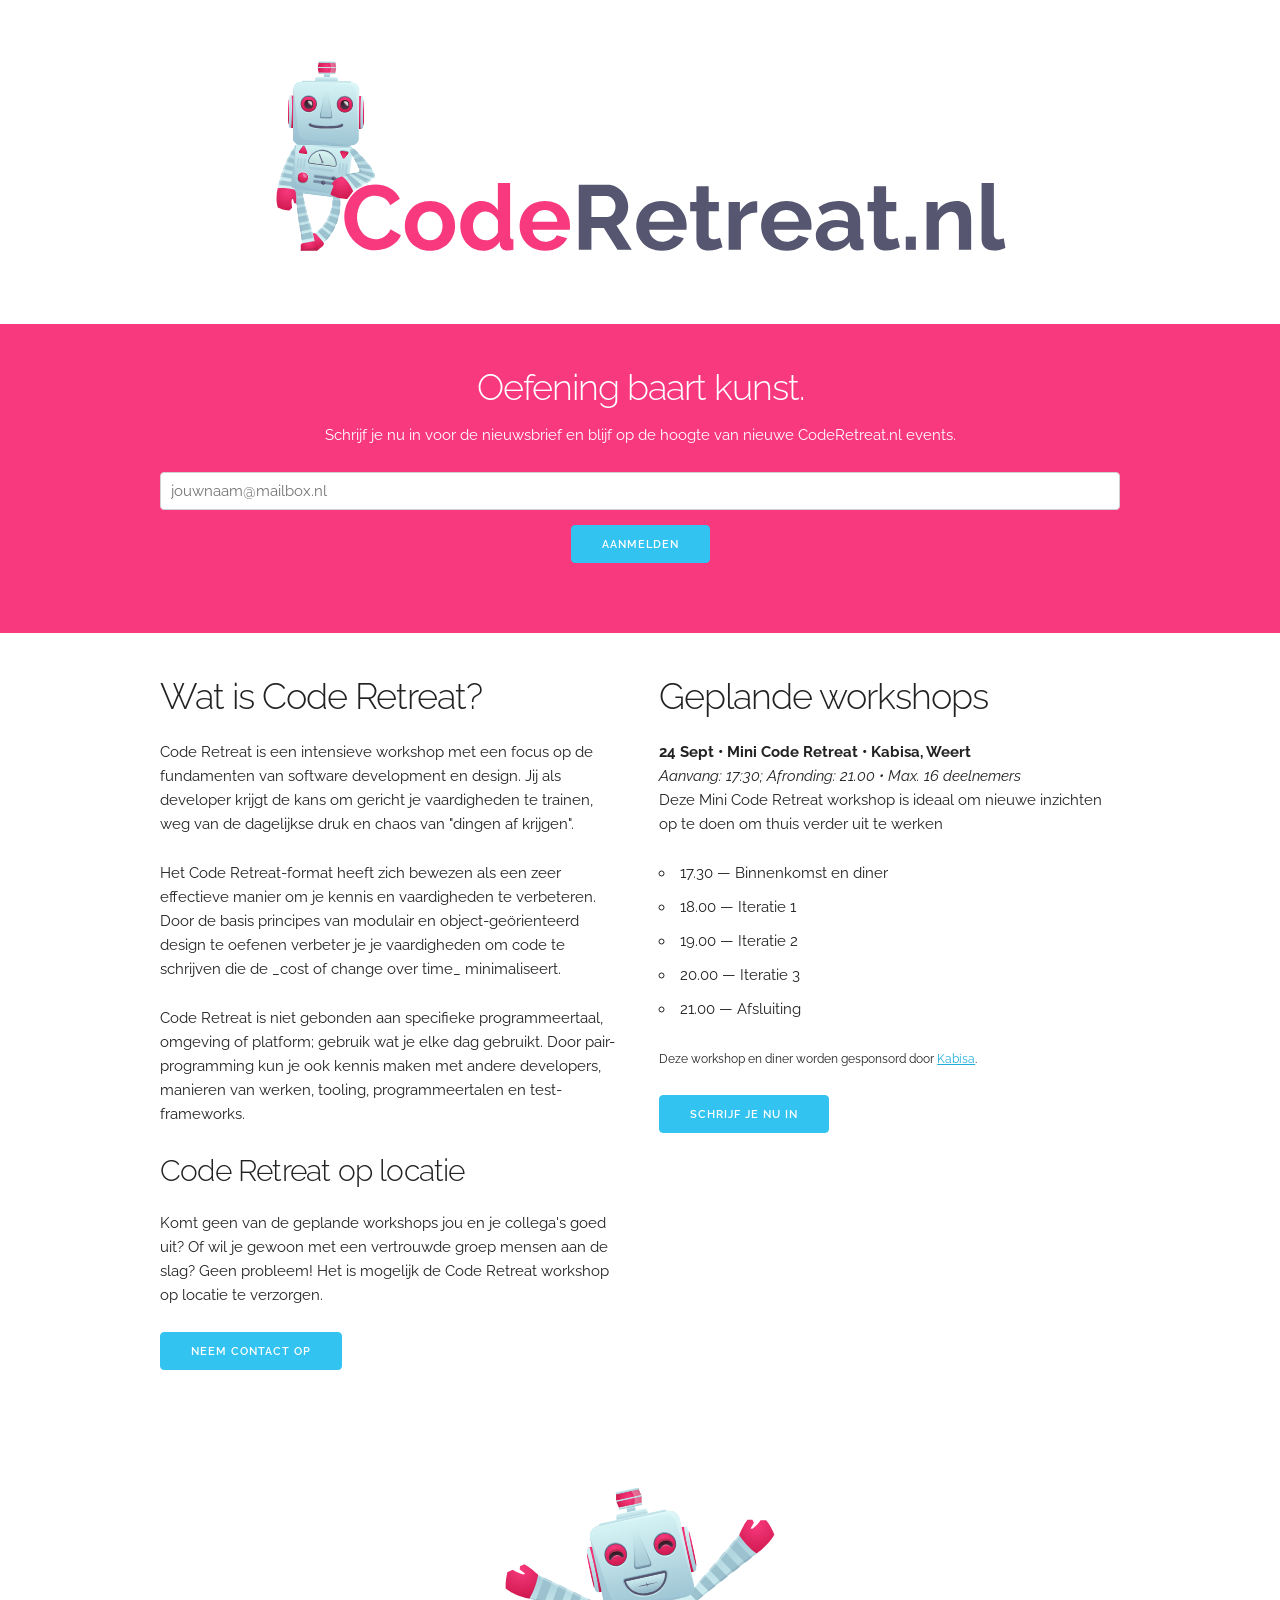
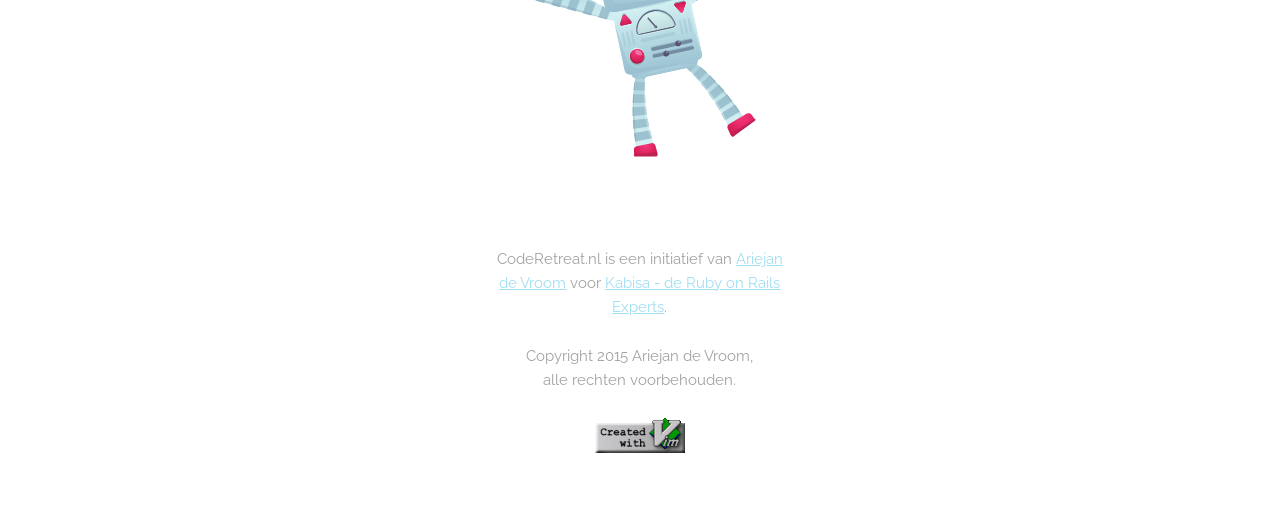
==== index.html @ 8d475b95 "Add icons" ====
<!doctype html>
<html class="no-js" lang="nl">

<head>
  <meta charset="utf-8">
  <meta http-equiv="x-ua-compatible" content="ie=edge">
  <title>Code Retreat Nederland</title>
  <meta name="description" content="Code Retreat is een intensieve workshop met een focus op de fundamenten van software development en design.">
  <meta name="keywords" content="Code Retreat is een intensieve workshop met een focus op de fundamenten van software development en design.">

  <meta name="viewport" content="width=device-width, initial-scale=1">

  <link rel="apple-touch-icon" sizes="57x57" href="/apple-icon-57x57.png">
  <link rel="apple-touch-icon" sizes="60x60" href="/apple-icon-60x60.png">
  <link rel="apple-touch-icon" sizes="72x72" href="/apple-icon-72x72.png">
  <link rel="apple-touch-icon" sizes="76x76" href="/apple-icon-76x76.png">
  <link rel="apple-touch-icon" sizes="114x114" href="/apple-icon-114x114.png">
  <link rel="apple-touch-icon" sizes="120x120" href="/apple-icon-120x120.png">
  <link rel="apple-touch-icon" sizes="144x144" href="/apple-icon-144x144.png">
  <link rel="apple-touch-icon" sizes="152x152" href="/apple-icon-152x152.png">
  <link rel="apple-touch-icon" sizes="180x180" href="/apple-icon-180x180.png">
  <link rel="icon" type="image/png" sizes="192x192"  href="/android-icon-192x192.png">
  <link rel="icon" type="image/png" sizes="32x32" href="/favicon-32x32.png">
  <link rel="icon" type="image/png" sizes="96x96" href="/favicon-96x96.png">
  <link rel="icon" type="image/png" sizes="16x16" href="/favicon-16x16.png">
  <link rel="manifest" href="/manifest.json">
  <meta name="msapplication-TileColor" content="#ffffff">
  <meta name="msapplication-TileImage" content="/ms-icon-144x144.png">
  <meta name="theme-color" content="#ffffff">

  <link rel="stylesheet" href="css/normalize.css">
  <link rel="stylesheet" href="css/skeleton.css">
  <link rel="stylesheet" href="css/main.css">
  <script src="js/vendor/modernizr-2.8.3.min.js"></script>
</head>

<body>
  <!--[if lt IE 8]>
            <p class="browserupgrade">You are using an <strong>outdated</strong> browser. Please <a href="http://browsehappy.com/">upgrade your browser</a> to improve your experience.</p>
        <![endif]-->
  <div class="section header">
    <div class="container">
      <div class="row">
        <div class="twelve columns">
          <img title="CodeRetreat.nl - Oefening baart kunst" alt="CodeRetreat.nl" src="/img/code-retreat.svg" />
        </div>
      </div>
    </div>
  </div>

  <div class="section inverted">
    <div class="container">
      <h3 class="section-heading">Oefening baart kunst.</h3>
      <div class="row">
        <div class="twelve columns">
          <p>Schrijf je nu in voor de nieuwsbrief en blijf op de hoogte van nieuwe CodeRetreat.nl events.</p>
          <form action="http://newsletter.kabisa.nl/t/r/s/dyttwy/" method="post" id="subForm">
            <input class="u-full-width" type="email" placeholder="jouwnaam@mailbox.nl" name="cm-dyttwy-dyttwy" required id="fieldEmail">
            <input class="button-primary" type="submit" value="Aanmelden">
          </form>
        </div>
      </div>
    </div>
  </div>

  <div class="section">
    <div class="container">
      <div class="row">
        <div class="six columns text">
          <h3>Wat is Code Retreat?</h3>
          <p>
            Code Retreat is een intensieve workshop met een focus op de fundamenten van software development en design. Jij als developer krijgt de kans om gericht je vaardigheden te trainen, weg van de dagelijkse druk en chaos van "dingen af krijgen".
          </p>
          <p>
            Het Code Retreat-format heeft zich bewezen als een zeer effectieve manier om je kennis en vaardigheden te verbeteren. Door de basis principes van modulair en object-geörienteerd design te oefenen verbeter je je vaardigheden om code te schrijven die de
            _cost of change over time_ minimaliseert.
          </p>
          <p>
            Code Retreat is niet gebonden aan specifieke programmeertaal, omgeving of platform; gebruik wat je elke dag gebruikt. Door pair-programming kun je ook kennis maken met andere developers, manieren van werken, tooling, programmeertalen en test-frameworks.
          </p>

          <h4>Code Retreat op locatie</h4>
          <p>
            Komt geen van de geplande workshops jou en je collega's goed uit? Of wil je gewoon met een vertrouwde groep mensen aan de slag? Geen probleem! Het is mogelijk de Code Retreat workshop op locatie te verzorgen.
          </p>
          <p>
            <a class="button button-primary" href="mail:ariejan@coderetreat.nl">Neem contact op</a>
          </p>
        </div>

        <div class="six columns text">
          <h3>Geplande workshops</h3>

          <p>
            <strong>24 Sept • Mini Code Retreat • Kabisa, Weert</strong>
            <br/>
            <em>Aanvang: 17:30; Afronding: 21.00 • Max. 16 deelnemers</em>
            <br/>Deze Mini Code Retreat workshop is ideaal om nieuwe
            inzichten op te doen om thuis verder uit te werken
          </p>
            <ul>
              <li>17.30 — Binnenkomst en diner</li>
              <li>18.00 — Iteratie 1</li>
              <li>19.00 — Iteratie 2</li>
              <li>20.00 — Iteratie 3</li>
              <li>21.00 — Afsluiting</li>
            </ul>
            <p><small>
            Deze workshop en diner worden gesponsord door <a href="http://kabisa.nl">Kabisa</a>.</small>
          </p>
          <p>
            <a class="button button-primary" href="http://goo.gl/forms/d4HanBtYvs">Schrijf je nu in</a></li>
          </p>

        </div>
      </div>
    </div>
  </div>

  <div class="section">
    <div class="container">
      <div class="row">
        <div class="four offset-by-four columns">
          <img title="CodeRetreat.nl - Robot Hug" alt="Robot Hug" src="/img/crbot-hug.svg" />
        </div>
      </div>
    </div>
  </div>

  <div class="section footer">
    <div class="container">
      <div class="row">
        <div class="four offset-by-four columns">
          <p>
            CodeRetreat.nl is een initiatief van <a href="https://ariejan.net">Ariejan de Vroom</a> voor <a href="http://kabisa.nl">Kabisa - de Ruby on Rails Experts</a>.
          </p>
          <p>
            Copyright 2015 Ariejan de Vroom,
            <br/>
            alle rechten voorbehouden.
          </p>
          <p>
            <img src="/img/vim.png" alt="Made with Vim"/>
          </p>
        </div>
      </div>
    </div>
  </div>

  <!-- Google Analytics. -->
  <script>
    (function(b, o, i, l, e, r) {
      b.GoogleAnalyticsObject = l;
      b[l] || (b[l] =
        function() {
          (b[l].q = b[l].q || []).push(arguments)
        });
      b[l].l = +new Date;
      e = o.createElement(i);
      r = o.getElementsByTagName(i)[0];
      e.src = 'https://www.google-analytics.com/analytics.js';
      r.parentNode.insertBefore(e, r)
    }(window, document, 'script', 'ga'));
    ga('create', 'UA-60089-45', 'auto');
    ga('send', 'pageview');
  </script>
</body>

</html>
---- css/skeleton.css ----
/*
* Skeleton V2.0.4
* Copyright 2014, Dave Gamache
* www.getskeleton.com
* Free to use under the MIT license.
* http://www.opensource.org/licenses/mit-license.php
* 12/29/2014
*/


/* Table of contents
––––––––––––––––––––––––––––––––––––––––––––––––––
- Grid
- Base Styles
- Typography
- Links
- Buttons
- Forms
- Lists
- Code
- Tables
- Spacing
- Utilities
- Clearing
- Media Queries
*/


/* Grid
–––––––––––––––––––––––––––––––––––––––––––––––––– */
.container {
  position: relative;
  width: 100%;
  max-width: 960px;
  margin: 0 auto;
  padding: 0 20px;
  box-sizing: border-box; }
.column,
.columns {
  width: 100%;
  float: left;
  box-sizing: border-box; }

/* For devices larger than 400px */
@media (min-width: 400px) {
  .container {
    width: 85%;
    padding: 0; }
}

/* For devices larger than 550px */
@media (min-width: 550px) {
  .container {
    width: 80%; }
  .column,
  .columns {
    margin-left: 4%; }
  .column:first-child,
  .columns:first-child {
    margin-left: 0; }

  .one.column,
  .one.columns                    { width: 4.66666666667%; }
  .two.columns                    { width: 13.3333333333%; }
  .three.columns                  { width: 22%;            }
  .four.columns                   { width: 30.6666666667%; }
  .five.columns                   { width: 39.3333333333%; }
  .six.columns                    { width: 48%;            }
  .seven.columns                  { width: 56.6666666667%; }
  .eight.columns                  { width: 65.3333333333%; }
  .nine.columns                   { width: 74.0%;          }
  .ten.columns                    { width: 82.6666666667%; }
  .eleven.columns                 { width: 91.3333333333%; }
  .twelve.columns                 { width: 100%; margin-left: 0; }

  .one-third.column               { width: 30.6666666667%; }
  .two-thirds.column              { width: 65.3333333333%; }

  .one-half.column                { width: 48%; }

  /* Offsets */
  .offset-by-one.column,
  .offset-by-one.columns          { margin-left: 8.66666666667%; }
  .offset-by-two.column,
  .offset-by-two.columns          { margin-left: 17.3333333333%; }
  .offset-by-three.column,
  .offset-by-three.columns        { margin-left: 26%;            }
  .offset-by-four.column,
  .offset-by-four.columns         { margin-left: 34.6666666667%; }
  .offset-by-five.column,
  .offset-by-five.columns         { margin-left: 43.3333333333%; }
  .offset-by-six.column,
  .offset-by-six.columns          { margin-left: 52%;            }
  .offset-by-seven.column,
  .offset-by-seven.columns        { margin-left: 60.6666666667%; }
  .offset-by-eight.column,
  .offset-by-eight.columns        { margin-left: 69.3333333333%; }
  .offset-by-nine.column,
  .offset-by-nine.columns         { margin-left: 78.0%;          }
  .offset-by-ten.column,
  .offset-by-ten.columns          { margin-left: 86.6666666667%; }
  .offset-by-eleven.column,
  .offset-by-eleven.columns       { margin-left: 95.3333333333%; }

  .offset-by-one-third.column,
  .offset-by-one-third.columns    { margin-left: 34.6666666667%; }
  .offset-by-two-thirds.column,
  .offset-by-two-thirds.columns   { margin-left: 69.3333333333%; }

  .offset-by-one-half.column,
  .offset-by-one-half.columns     { margin-left: 52%; }

}


/* Base Styles
–––––––––––––––––––––––––––––––––––––––––––––––––– */
/* NOTE
html is set to 62.5% so that all the REM measurements throughout Skeleton
are based on 10px sizing. So basically 1.5rem = 15px :) */
html {
  font-size: 62.5%; }
body {
  font-size: 1.5em; /* currently ems cause chrome bug misinterpreting rems on body element */
  line-height: 1.6;
  font-weight: 400;
  font-family: "Raleway", "HelveticaNeue", "Helvetica Neue", Helvetica, Arial, sans-serif;
  color: #222; }


/* Typography
–––––––––––––––––––––––––––––––––––––––––––––––––– */
h1, h2, h3, h4, h5, h6 {
  margin-top: 0;
  margin-bottom: 2rem;
  font-weight: 300; }
h1 { font-size: 4.0rem; line-height: 1.2;  letter-spacing: -.1rem;}
h2 { font-size: 3.6rem; line-height: 1.25; letter-spacing: -.1rem; }
h3 { font-size: 3.0rem; line-height: 1.3;  letter-spacing: -.1rem; }
h4 { font-size: 2.4rem; line-height: 1.35; letter-spacing: -.08rem; }
h5 { font-size: 1.8rem; line-height: 1.5;  letter-spacing: -.05rem; }
h6 { font-size: 1.5rem; line-height: 1.6;  letter-spacing: 0; }

/* Larger than phablet */
@media (min-width: 550px) {
  h1 { font-size: 5.0rem; }
  h2 { font-size: 4.2rem; }
  h3 { font-size: 3.6rem; }
  h4 { font-size: 3.0rem; }
  h5 { font-size: 2.4rem; }
  h6 { font-size: 1.5rem; }
}

p {
  margin-top: 0; }


/* Links
–––––––––––––––––––––––––––––––––––––––––––––––––– */
a {
  color: #1EAEDB; }
a:hover {
  color: #0FA0CE; }


/* Buttons
–––––––––––––––––––––––––––––––––––––––––––––––––– */
.button,
button,
input[type="submit"],
input[type="reset"],
input[type="button"] {
  display: inline-block;
  height: 38px;
  padding: 0 30px;
  color: #555;
  text-align: center;
  font-size: 11px;
  font-weight: 600;
  line-height: 38px;
  letter-spacing: .1rem;
  text-transform: uppercase;
  text-decoration: none;
  white-space: nowrap;
  background-color: transparent;
  border-radius: 4px;
  border: 1px solid #bbb;
  cursor: pointer;
  box-sizing: border-box; }
.button:hover,
button:hover,
input[type="submit"]:hover,
input[type="reset"]:hover,
input[type="button"]:hover,
.button:focus,
button:focus,
input[type="submit"]:focus,
input[type="reset"]:focus,
input[type="button"]:focus {
  color: #333;
  border-color: #888;
  outline: 0; }
.button.button-primary,
button.button-primary,
input[type="submit"].button-primary,
input[type="reset"].button-primary,
input[type="button"].button-primary {
  color: #FFF;
  background-color: #33C3F0;
  border-color: #33C3F0; }
.button.button-primary:hover,
button.button-primary:hover,
input[type="submit"].button-primary:hover,
input[type="reset"].button-primary:hover,
input[type="button"].button-primary:hover,
.button.button-primary:focus,
button.button-primary:focus,
input[type="submit"].button-primary:focus,
input[type="reset"].button-primary:focus,
input[type="button"].button-primary:focus {
  color: #FFF;
  background-color: #1EAEDB;
  border-color: #1EAEDB; }


/* Forms
–––––––––––––––––––––––––––––––––––––––––––––––––– */
input[type="email"],
input[type="number"],
input[type="search"],
input[type="text"],
input[type="tel"],
input[type="url"],
input[type="password"],
textarea,
select {
  height: 38px;
  padding: 6px 10px; /* The 6px vertically centers text on FF, ignored by Webkit */
  background-color: #fff;
  border: 1px solid #D1D1D1;
  border-radius: 4px;
  box-shadow: none;
  box-sizing: border-box; }
/* Removes awkward default styles on some inputs for iOS */
input[type="email"],
input[type="number"],
input[type="search"],
input[type="text"],
input[type="tel"],
input[type="url"],
input[type="password"],
textarea {
  -webkit-appearance: none;
     -moz-appearance: none;
          appearance: none; }
textarea {
  min-height: 65px;
  padding-top: 6px;
  padding-bottom: 6px; }
input[type="email"]:focus,
input[type="number"]:focus,
input[type="search"]:focus,
input[type="text"]:focus,
input[type="tel"]:focus,
input[type="url"]:focus,
input[type="password"]:focus,
textarea:focus,
select:focus {
  border: 1px solid #33C3F0;
  outline: 0; }
label,
legend {
  display: block;
  margin-bottom: .5rem;
  font-weight: 600; }
fieldset {
  padding: 0;
  border-width: 0; }
input[type="checkbox"],
input[type="radio"] {
  display: inline; }
label > .label-body {
  display: inline-block;
  margin-left: .5rem;
  font-weight: normal; }


/* Lists
–––––––––––––––––––––––––––––––––––––––––––––––––– */
ul {
  list-style: circle inside; }
ol {
  list-style: decimal inside; }
ol, ul {
  padding-left: 0;
  margin-top: 0; }
ul ul,
ul ol,
ol ol,
ol ul {
  margin: 1.5rem 0 1.5rem 3rem;
  font-size: 90%; }
li {
  margin-bottom: 1rem; }


/* Code
–––––––––––––––––––––––––––––––––––––––––––––––––– */
code {
  padding: .2rem .5rem;
  margin: 0 .2rem;
  font-size: 90%;
  white-space: nowrap;
  background: #F1F1F1;
  border: 1px solid #E1E1E1;
  border-radius: 4px; }
pre > code {
  display: block;
  padding: 1rem 1.5rem;
  white-space: pre; }


/* Tables
–––––––––––––––––––––––––––––––––––––––––––––––––– */
th,
td {
  padding: 12px 15px;
  text-align: left;
  border-bottom: 1px solid #E1E1E1; }
th:first-child,
td:first-child {
  padding-left: 0; }
th:last-child,
td:last-child {
  padding-right: 0; }


/* Spacing
–––––––––––––––––––––––––––––––––––––––––––––––––– */
button,
.button {
  margin-bottom: 1rem; }
input,
textarea,
select,
fieldset {
  margin-bottom: 1.5rem; }
pre,
blockquote,
dl,
figure,
table,
p,
ul,
ol,
form {
  margin-bottom: 2.5rem; }


/* Utilities
–––––––––––––––––––––––––––––––––––––––––––––––––– */
.u-full-width {
  width: 100%;
  box-sizing: border-box; }
.u-max-full-width {
  max-width: 100%;
  box-sizing: border-box; }
.u-pull-right {
  float: right; }
.u-pull-left {
  float: left; }


/* Misc
–––––––––––––––––––––––––––––––––––––––––––––––––– */
hr {
  margin-top: 3rem;
  margin-bottom: 3.5rem;
  border-width: 0;
  border-top: 1px solid #E1E1E1; }


/* Clearing
–––––––––––––––––––––––––––––––––––––––––––––––––– */

/* Self Clearing Goodness */
.container:after,
.row:after,
.u-cf {
  content: "";
  display: table;
  clear: both; }


/* Media Queries
–––––––––––––––––––––––––––––––––––––––––––––––––– */
/*
Note: The best way to structure the use of media queries is to create the queries
near the relevant code. For example, if you wanted to change the styles for buttons
on small devices, paste the mobile query code up in the buttons section and style it
there.
*/


/* Larger than mobile */
@media (min-width: 400px) {}

/* Larger than phablet (also point when grid becomes active) */
@media (min-width: 550px) {}

/* Larger than tablet */
@media (min-width: 750px) {}

/* Larger than desktop */
@media (min-width: 1000px) {}

/* Larger than Desktop HD */
@media (min-width: 1200px) {}
---- css/main.css ----
@import url(http://fonts.googleapis.com/css?family=Raleway:400,700);

h1, h2, h3, h4, h5, h6 {
  font-family: 'Raleway', sans-serif;
}

.section {
  padding: 4rem 0 3rem;
  text-align: center;
}

.section-heading,
.section-description {
  margin-bottom: 1.2rem;
}

.section.inverted {
  background-color: #f8397e;
  color: #fff;
}

input {
  color: #222;
}

.header img {
  width: 80%;
  margin: .67em auto;
}

.column.text,
.columns.text {
  text-align: left;
}

.column.text-right,
.columns.text-right {
  text-align: right;
}

.footer {
  color: #a2a2a2;
}

.footer a,
.footer a:hover {
  color: #a0def2;
}
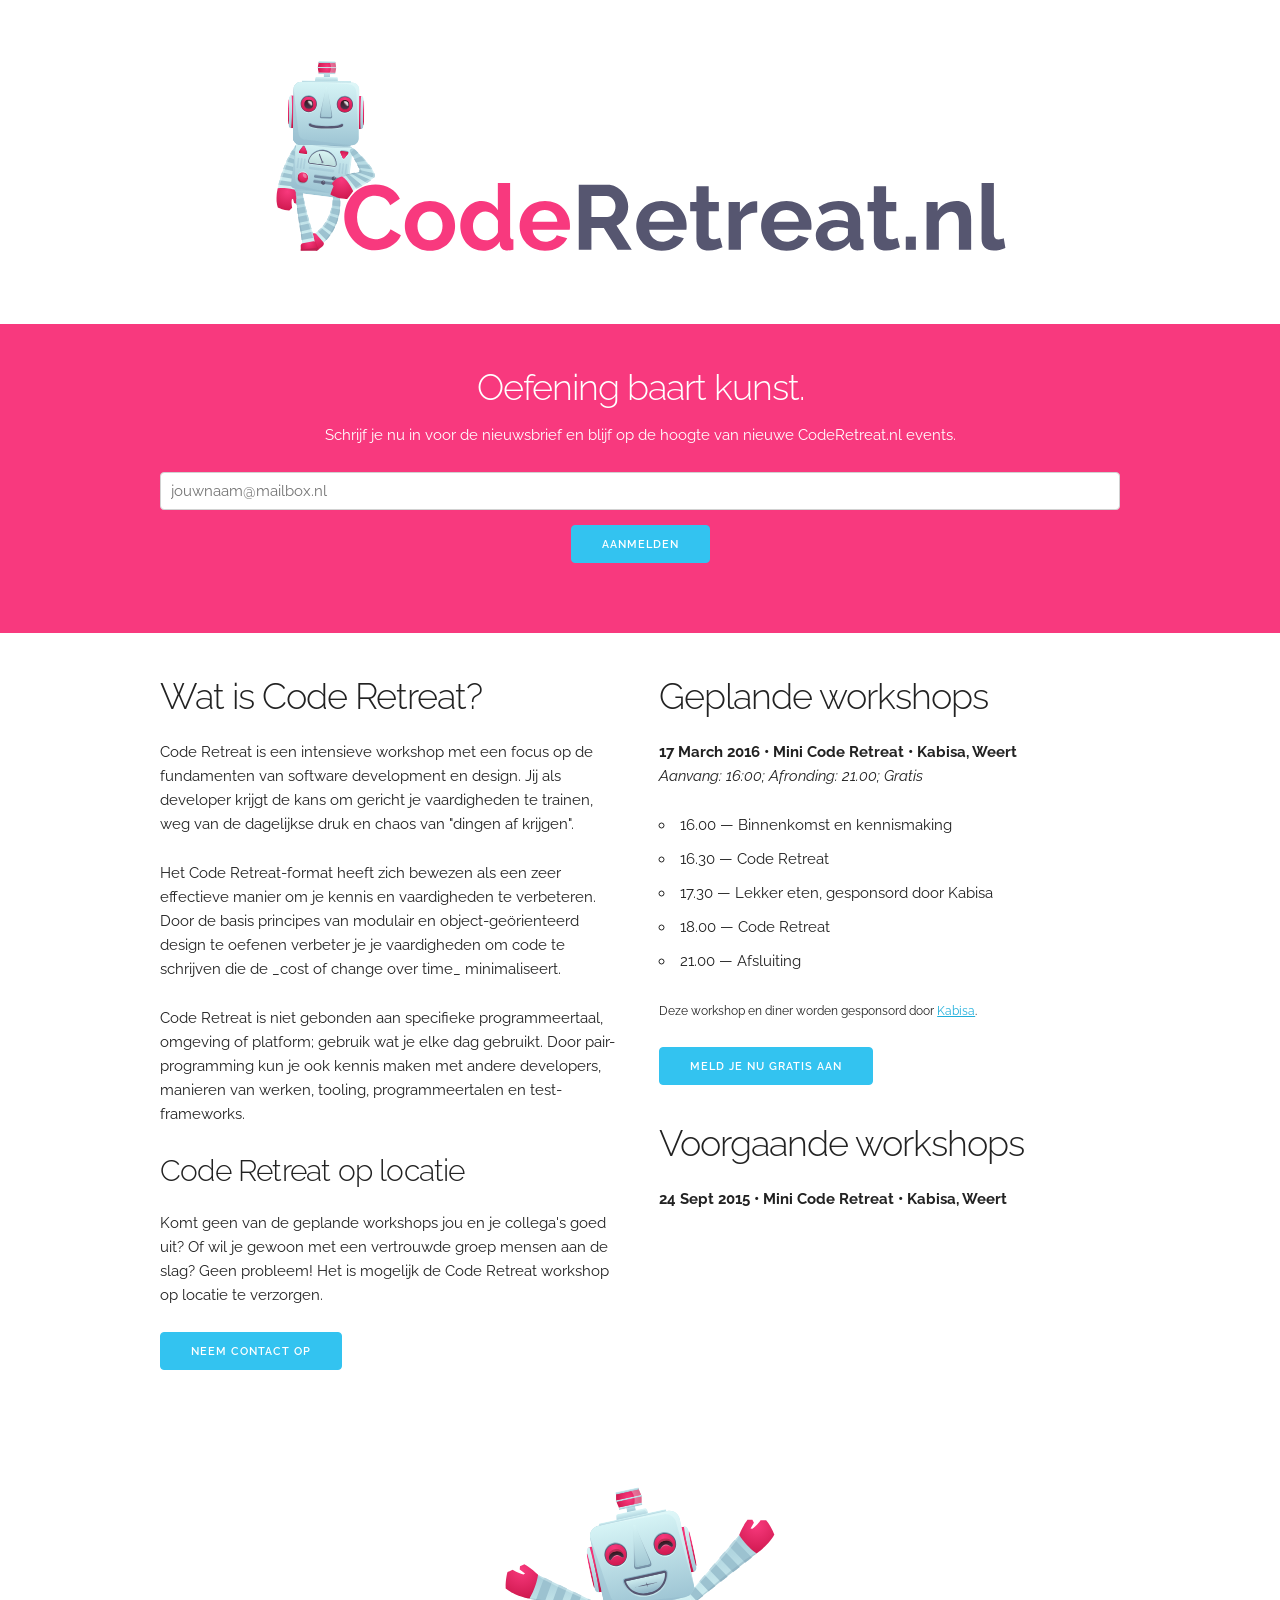
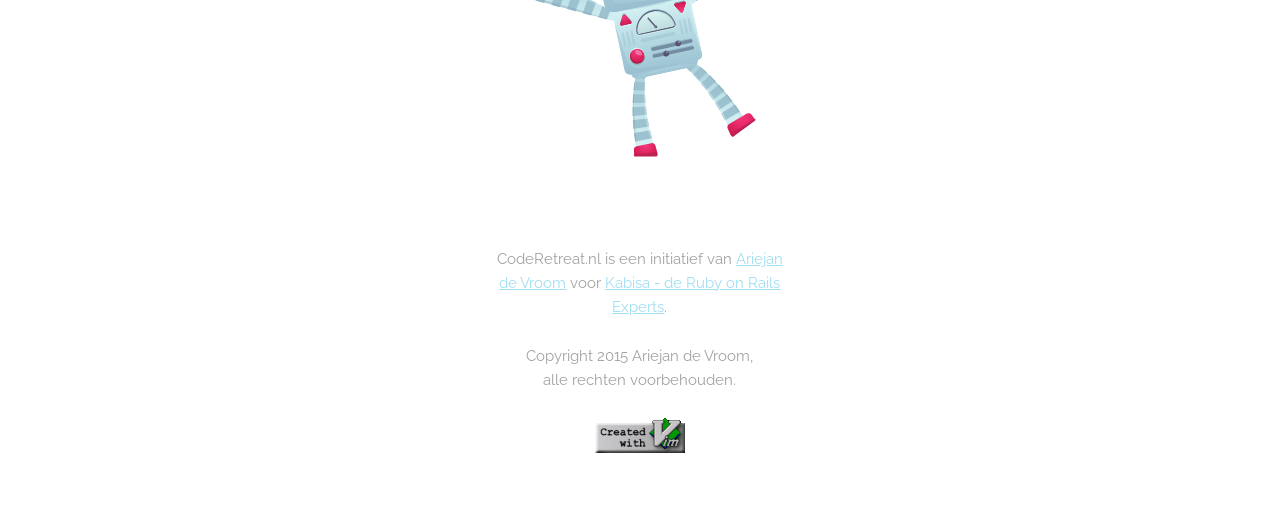
==== commit e4fb1991: "Update css/typo" ====
--- a/index.html
+++ b/index.html
@@ -17,8 +17,7 @@
   <link rel="apple-touch-icon" sizes="114x114" href="/apple-icon-114x114.png">
   <link rel="apple-touch-icon" sizes="120x120" href="/apple-icon-120x120.png">
   <link rel="apple-touch-icon" sizes="144x144" href="/apple-icon-144x144.png">
-  <link rel="apple-touch-icon" sizes="152x152" href="/apple-icon-152x152.png">
-  <link rel="apple-touch-icon" sizes="180x180" href="/apple-icon-180x180.png">
+  <link rel="apple-touch-icon" sizes="152x152" href="/apple-icon-152x152.png"> <link rel="apple-touch-icon" sizes="180x180" href="/apple-icon-180x180.png">
   <link rel="icon" type="image/png" sizes="192x192"  href="/android-icon-192x192.png">
   <link rel="icon" type="image/png" sizes="32x32" href="/favicon-32x32.png">
   <link rel="icon" type="image/png" sizes="96x96" href="/favicon-96x96.png">
@@ -27,6 +26,12 @@
   <meta name="msapplication-TileColor" content="#ffffff">
   <meta name="msapplication-TileImage" content="/ms-icon-144x144.png">
   <meta name="theme-color" content="#ffffff">
+
+  <meta property="og:title" content="Code Retreat Nederland">
+  <meta property="og:type" content="website">
+  <meta property="og:url" content="https://www.coderetreat.nl">
+  <meta property="og:image" content="https://www.coderetreat.nl/img/avatar.png">
+  <meta property="og:description" content="Code Retreat is een intensieve workshop met een focus op de fundamenten van software development en design.">
 
   <link rel="stylesheet" href="css/normalize.css">
   <link rel="stylesheet" href="css/skeleton.css">
@@ -92,24 +97,28 @@
           <h3>Geplande workshops</h3>
 
           <p>
-            <strong>24 Sept • Mini Code Retreat • Kabisa, Weert</strong>
+            <strong>17 March 2016 • Mini Code Retreat • Kabisa, Weert</strong>
             <br/>
-            <em>Aanvang: 17:30; Afronding: 21.00 • Max. 16 deelnemers</em>
-            <br/>Deze Mini Code Retreat workshop is ideaal om nieuwe
-            inzichten op te doen om thuis verder uit te werken
+            <em>Aanvang: 16:00; Afronding: 21.00; Gratis</em>
           </p>
-            <ul>
-              <li>17.30 — Binnenkomst en diner</li>
-              <li>18.00 — Iteratie 1</li>
-              <li>19.00 — Iteratie 2</li>
-              <li>20.00 — Iteratie 3</li>
-              <li>21.00 — Afsluiting</li>
-            </ul>
-            <p><small>
+          <ul>
+            <li>16.00 — Binnenkomst en kennismaking</li>
+            <li>16.30 — Code Retreat</li>
+            <li>17.30 — Lekker eten, gesponsord door Kabisa</li>
+            <li>18.00 — Code Retreat</li>
+            <li>21.00 — Afsluiting</li>
+          </ul>
+          <p><small>
             Deze workshop en diner worden gesponsord door <a href="http://kabisa.nl">Kabisa</a>.</small>
           </p>
           <p>
-            <a class="button button-primary" href="http://goo.gl/forms/d4HanBtYvs">Schrijf je nu in</a></li>
+            <a class="button button-primary" href="https://docs.google.com/forms/d/1MRJkr_sFYOi3VDJpixx7KRI-jQg9n7eCv5y9LYOUYQg/viewform">Meld je nu gratis aan</a>
+          </p>
+
+          <h3>Voorgaande workshops</h3>
+
+          <p>
+            <strong>24 Sept 2015 • Mini Code Retreat • Kabisa, Weert</strong>
           </p>
 
         </div>
--- a/css/main.css
+++ b/css/main.css
@@ -1,4 +1,4 @@
-@import url(http://fonts.googleapis.com/css?family=Raleway:400,700);
+@import url(https://fonts.googleapis.com/css?family=Raleway:400,700);
 
 h1, h2, h3, h4, h5, h6 {
   font-family: 'Raleway', sans-serif;
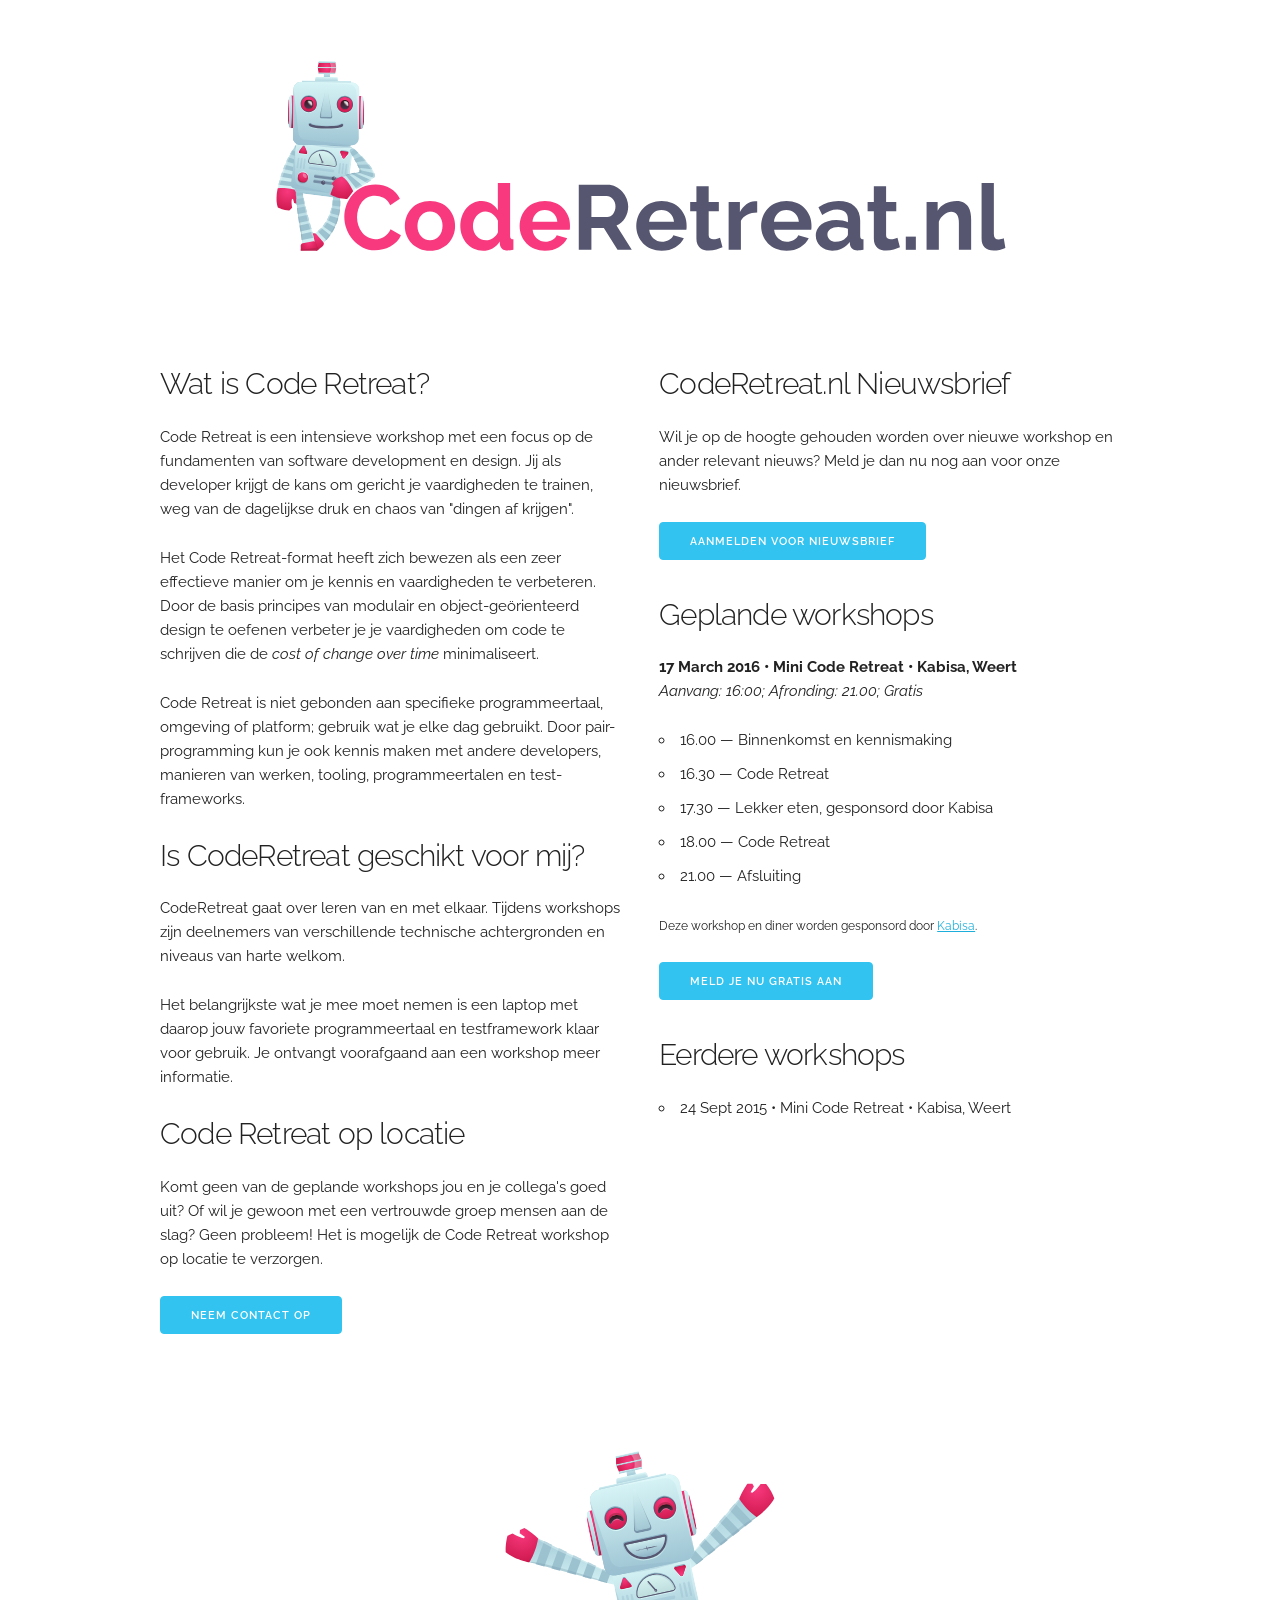
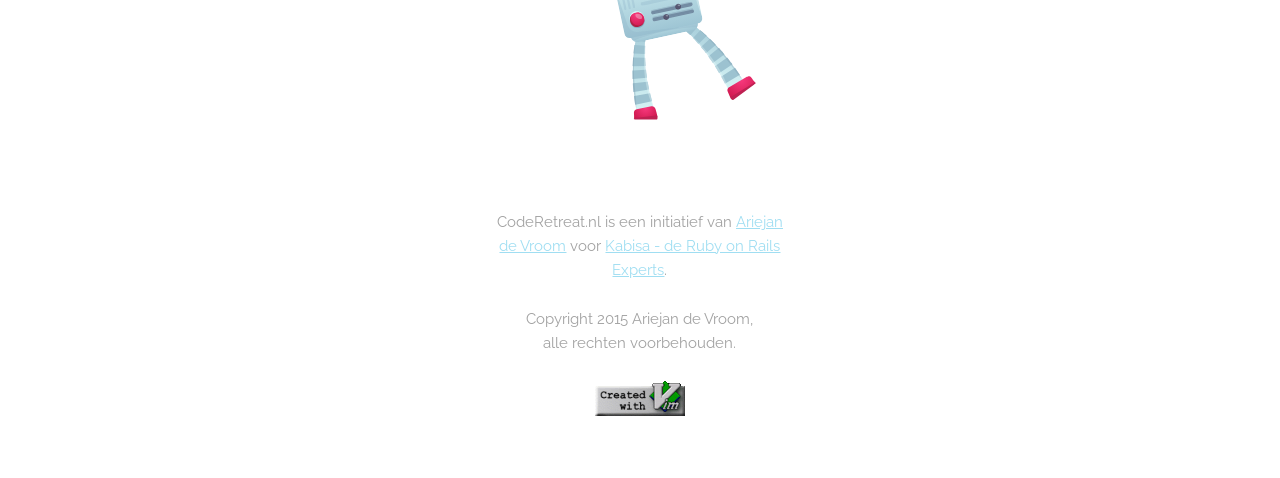
==== commit 5182479f: "Rework content" ====
--- a/index.html
+++ b/index.html
@@ -53,35 +53,33 @@
     </div>
   </div>
 
-  <div class="section inverted">
-    <div class="container">
-      <h3 class="section-heading">Oefening baart kunst.</h3>
-      <div class="row">
-        <div class="twelve columns">
-          <p>Schrijf je nu in voor de nieuwsbrief en blijf op de hoogte van nieuwe CodeRetreat.nl events.</p>
-          <form action="http://newsletter.kabisa.nl/t/r/s/dyttwy/" method="post" id="subForm">
-            <input class="u-full-width" type="email" placeholder="jouwnaam@mailbox.nl" name="cm-dyttwy-dyttwy" required id="fieldEmail">
-            <input class="button-primary" type="submit" value="Aanmelden">
-          </form>
-        </div>
-      </div>
-    </div>
-  </div>
 
   <div class="section">
     <div class="container">
       <div class="row">
         <div class="six columns text">
-          <h3>Wat is Code Retreat?</h3>
+          <h4>Wat is Code Retreat?</h4>
           <p>
             Code Retreat is een intensieve workshop met een focus op de fundamenten van software development en design. Jij als developer krijgt de kans om gericht je vaardigheden te trainen, weg van de dagelijkse druk en chaos van "dingen af krijgen".
           </p>
           <p>
             Het Code Retreat-format heeft zich bewezen als een zeer effectieve manier om je kennis en vaardigheden te verbeteren. Door de basis principes van modulair en object-geörienteerd design te oefenen verbeter je je vaardigheden om code te schrijven die de
-            _cost of change over time_ minimaliseert.
+            <em>cost of change over time</em> minimaliseert.
           </p>
           <p>
             Code Retreat is niet gebonden aan specifieke programmeertaal, omgeving of platform; gebruik wat je elke dag gebruikt. Door pair-programming kun je ook kennis maken met andere developers, manieren van werken, tooling, programmeertalen en test-frameworks.
+          </p>
+
+          <h4>Is CodeRetreat geschikt voor mij?</h4>
+
+          <p>
+          CodeRetreat gaat over leren van en met elkaar. Tijdens workshops zijn deelnemers
+          van verschillende technische achtergronden en niveaus van harte welkom.
+          </p>
+
+          <p>
+          Het belangrijkste wat je mee moet nemen is een laptop met daarop jouw favoriete programmeertaal en
+          testframework klaar voor gebruik. Je ontvangt voorafgaand aan een workshop meer informatie.
           </p>
 
           <h4>Code Retreat op locatie</h4>
@@ -94,7 +92,16 @@
         </div>
 
         <div class="six columns text">
-          <h3>Geplande workshops</h3>
+          <h4>CodeRetreat.nl Nieuwsbrief</h4>
+          <p>
+          Wil je op de hoogte gehouden worden over nieuwe workshop en ander relevant nieuws? Meld je dan
+          nu nog aan voor onze nieuwsbrief.
+          </p>
+          <p>
+          <a class="button button-primary" href="http://newsletter.kabisa.nl/h/r/E662E5D486E82A85">Aanmelden voor Nieuwsbrief</a>
+          </p>
+
+          <h4>Geplande workshops</h4>
 
           <p>
             <strong>17 March 2016 • Mini Code Retreat • Kabisa, Weert</strong>
@@ -115,11 +122,11 @@
             <a class="button button-primary" href="https://docs.google.com/forms/d/1MRJkr_sFYOi3VDJpixx7KRI-jQg9n7eCv5y9LYOUYQg/viewform">Meld je nu gratis aan</a>
           </p>
 
-          <h3>Voorgaande workshops</h3>
+          <h4>Eerdere workshops</h4>
 
-          <p>
-            <strong>24 Sept 2015 • Mini Code Retreat • Kabisa, Weert</strong>
-          </p>
+          <ul>
+            <li>24 Sept 2015 • Mini Code Retreat • Kabisa, Weert</li>
+          </ul>
 
         </div>
       </div>
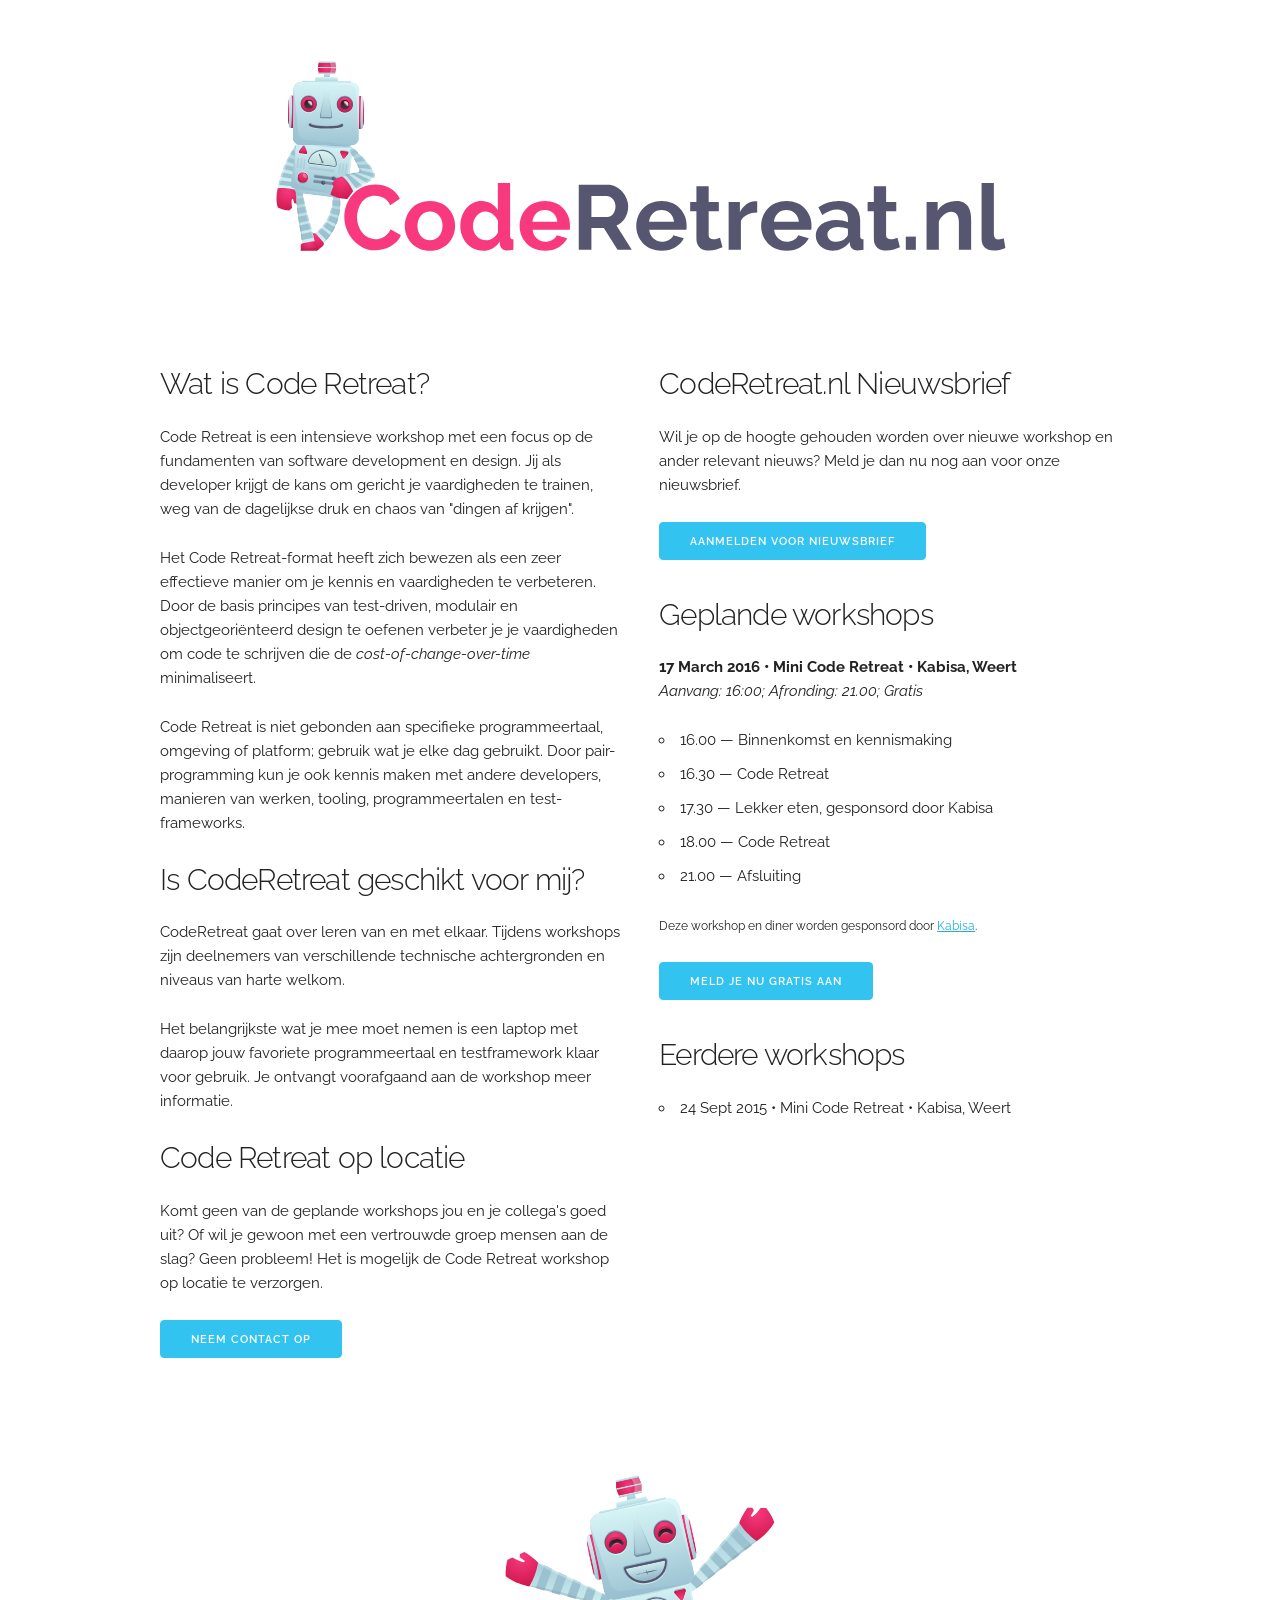
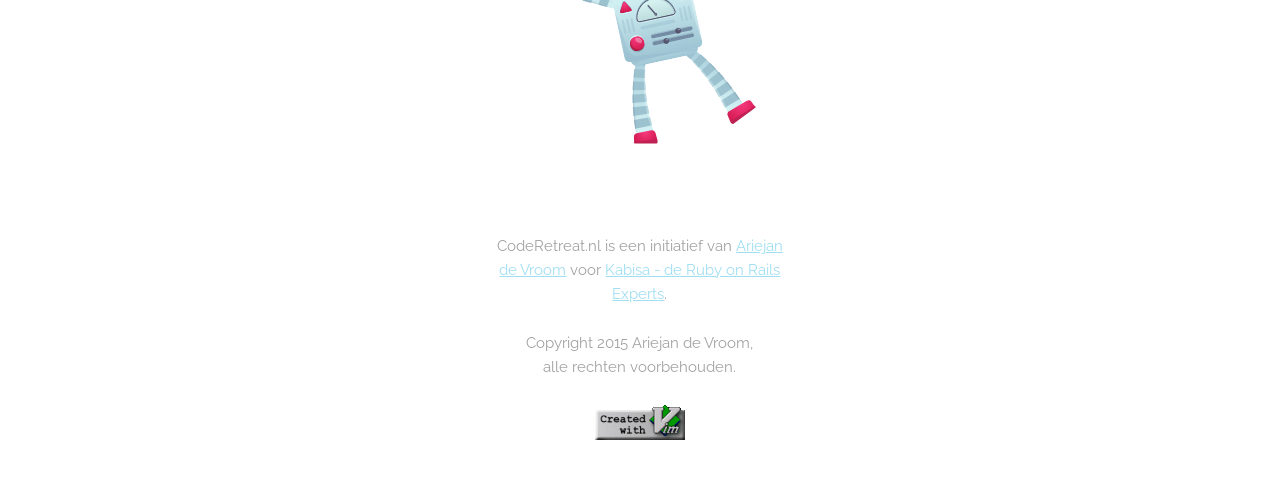
==== commit 634939a1: "language" ====
--- a/index.html
+++ b/index.html
@@ -63,8 +63,8 @@
             Code Retreat is een intensieve workshop met een focus op de fundamenten van software development en design. Jij als developer krijgt de kans om gericht je vaardigheden te trainen, weg van de dagelijkse druk en chaos van "dingen af krijgen".
           </p>
           <p>
-            Het Code Retreat-format heeft zich bewezen als een zeer effectieve manier om je kennis en vaardigheden te verbeteren. Door de basis principes van modulair en object-geörienteerd design te oefenen verbeter je je vaardigheden om code te schrijven die de
-            <em>cost of change over time</em> minimaliseert.
+            Het Code Retreat-format heeft zich bewezen als een zeer effectieve manier om je kennis en vaardigheden te verbeteren. Door de basis principes van test-driven, modulair en objectgeoriënteerd design te oefenen verbeter je je vaardigheden om code te schrijven die de
+            <em>cost-of-change-over-time</em> minimaliseert.
           </p>
           <p>
             Code Retreat is niet gebonden aan specifieke programmeertaal, omgeving of platform; gebruik wat je elke dag gebruikt. Door pair-programming kun je ook kennis maken met andere developers, manieren van werken, tooling, programmeertalen en test-frameworks.
@@ -79,7 +79,7 @@
 
           <p>
           Het belangrijkste wat je mee moet nemen is een laptop met daarop jouw favoriete programmeertaal en
-          testframework klaar voor gebruik. Je ontvangt voorafgaand aan een workshop meer informatie.
+          testframework klaar voor gebruik. Je ontvangt voorafgaand aan de workshop meer informatie.
           </p>
 
           <h4>Code Retreat op locatie</h4>
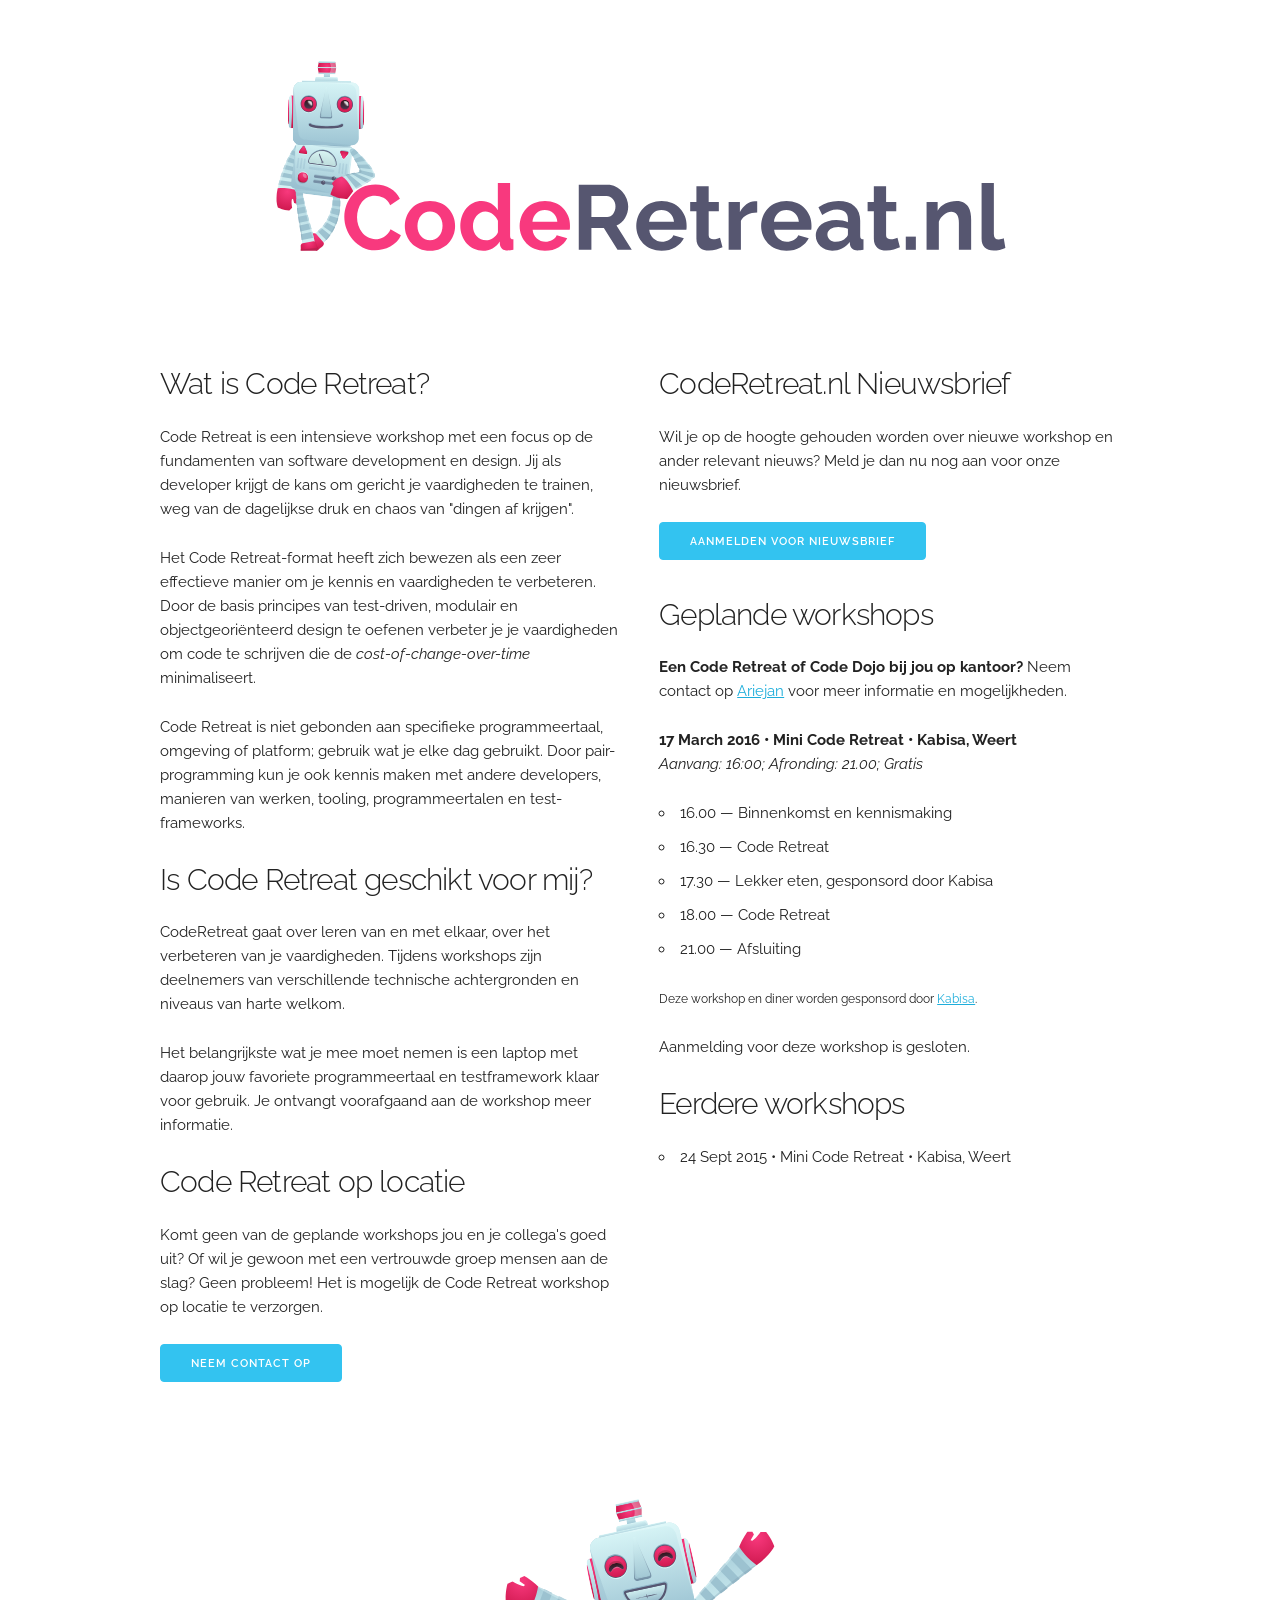
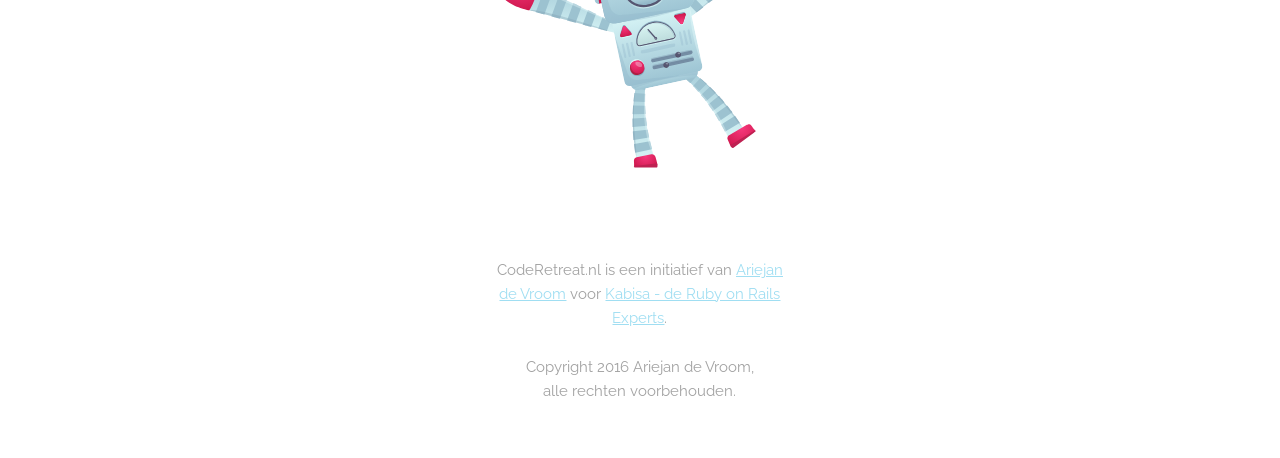
==== commit 7d672808: "Update for workshops" ====
--- a/index.html
+++ b/index.html
@@ -70,11 +70,12 @@
             Code Retreat is niet gebonden aan specifieke programmeertaal, omgeving of platform; gebruik wat je elke dag gebruikt. Door pair-programming kun je ook kennis maken met andere developers, manieren van werken, tooling, programmeertalen en test-frameworks.
           </p>
 
-          <h4>Is CodeRetreat geschikt voor mij?</h4>
+          <h4>Is Code Retreat geschikt voor mij?</h4>
 
           <p>
-          CodeRetreat gaat over leren van en met elkaar. Tijdens workshops zijn deelnemers
-          van verschillende technische achtergronden en niveaus van harte welkom.
+          CodeRetreat gaat over leren van en met elkaar, over het verbeteren van je
+          vaardigheden. Tijdens workshops zijn deelnemers van verschillende technische
+          achtergronden en niveaus van harte welkom.
           </p>
 
           <p>
@@ -104,6 +105,11 @@
           <h4>Geplande workshops</h4>
 
           <p>
+          <strong>Een Code Retreat of Code Dojo bij jou op kantoor?</strong> Neem contact op <a href="mailto:ariejan@coderetreat.nl">Ariejan</a> voor
+          meer informatie en mogelijkheden.
+          </p>
+
+          <p>
             <strong>17 March 2016 • Mini Code Retreat • Kabisa, Weert</strong>
             <br/>
             <em>Aanvang: 16:00; Afronding: 21.00; Gratis</em>
@@ -119,7 +125,7 @@
             Deze workshop en diner worden gesponsord door <a href="http://kabisa.nl">Kabisa</a>.</small>
           </p>
           <p>
-            <a class="button button-primary" href="https://docs.google.com/forms/d/1MRJkr_sFYOi3VDJpixx7KRI-jQg9n7eCv5y9LYOUYQg/viewform">Meld je nu gratis aan</a>
+            Aanmelding voor deze workshop is gesloten.
           </p>
 
           <h4>Eerdere workshops</h4>
@@ -151,12 +157,9 @@
             CodeRetreat.nl is een initiatief van <a href="https://ariejan.net">Ariejan de Vroom</a> voor <a href="http://kabisa.nl">Kabisa - de Ruby on Rails Experts</a>.
           </p>
           <p>
-            Copyright 2015 Ariejan de Vroom,
+            Copyright 2016 Ariejan de Vroom,
             <br/>
             alle rechten voorbehouden.
-          </p>
-          <p>
-            <img src="/img/vim.png" alt="Made with Vim"/>
           </p>
         </div>
       </div>
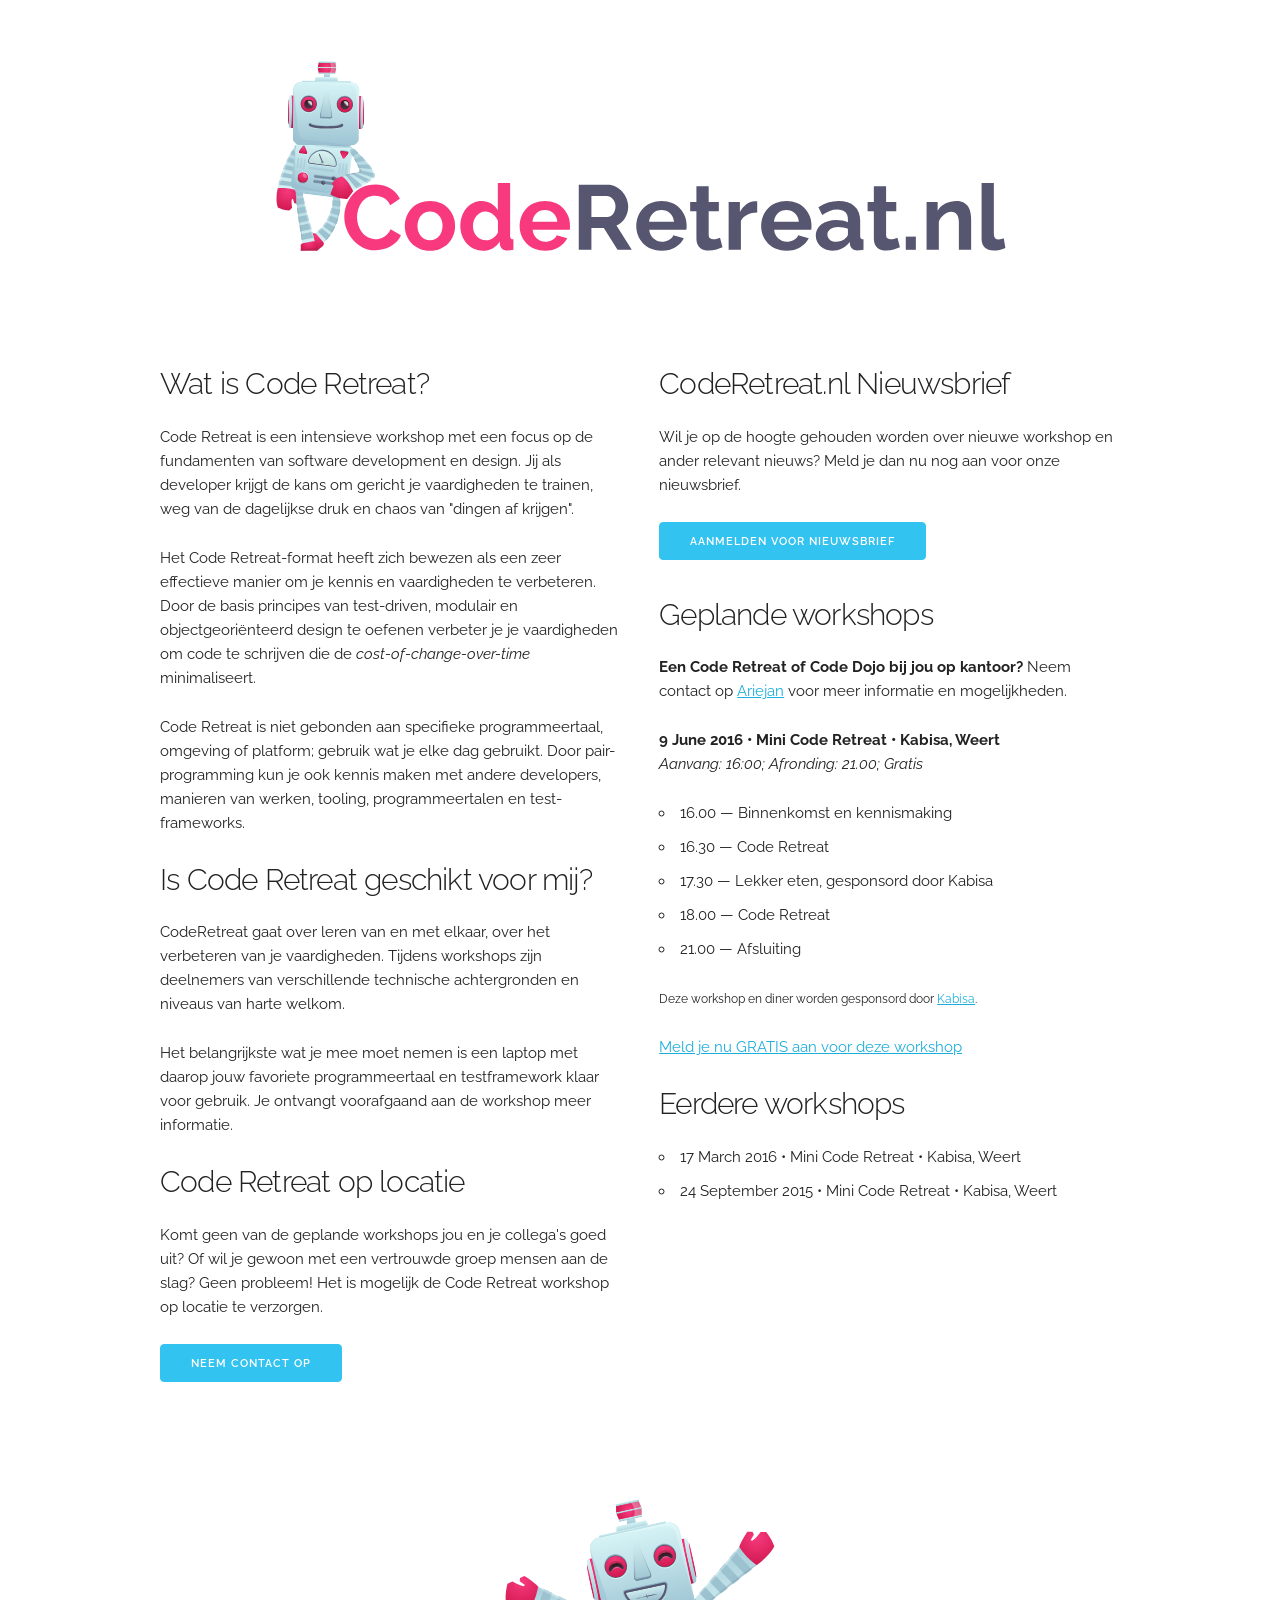
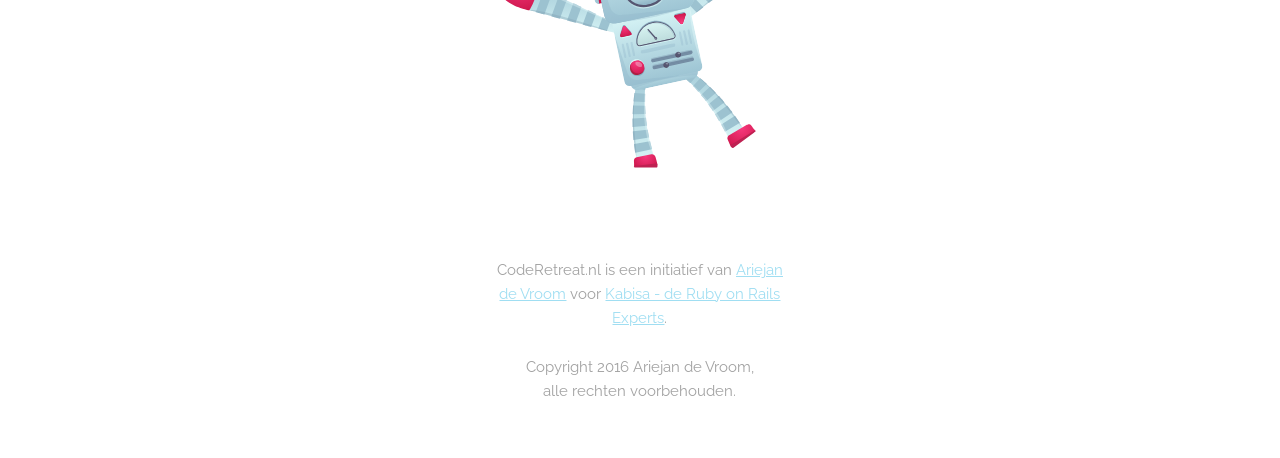
==== commit edb0fe48: "Update workshops" ====
--- a/index.html
+++ b/index.html
@@ -110,7 +110,7 @@
           </p>
 
           <p>
-            <strong>17 March 2016 • Mini Code Retreat • Kabisa, Weert</strong>
+            <strong>9 June 2016 • Mini Code Retreat • Kabisa, Weert</strong>
             <br/>
             <em>Aanvang: 16:00; Afronding: 21.00; Gratis</em>
           </p>
@@ -125,13 +125,14 @@
             Deze workshop en diner worden gesponsord door <a href="http://kabisa.nl">Kabisa</a>.</small>
           </p>
           <p>
-            Aanmelding voor deze workshop is gesloten.
+          <a href="http://goo.gl/forms/Gou33kGv50">Meld je nu GRATIS aan voor deze workshop</a>
           </p>
 
           <h4>Eerdere workshops</h4>
 
           <ul>
-            <li>24 Sept 2015 • Mini Code Retreat • Kabisa, Weert</li>
+            <li>17 March 2016 • Mini Code Retreat • Kabisa, Weert</li>
+            <li>24 September 2015 • Mini Code Retreat • Kabisa, Weert</li>
           </ul>
 
         </div>
